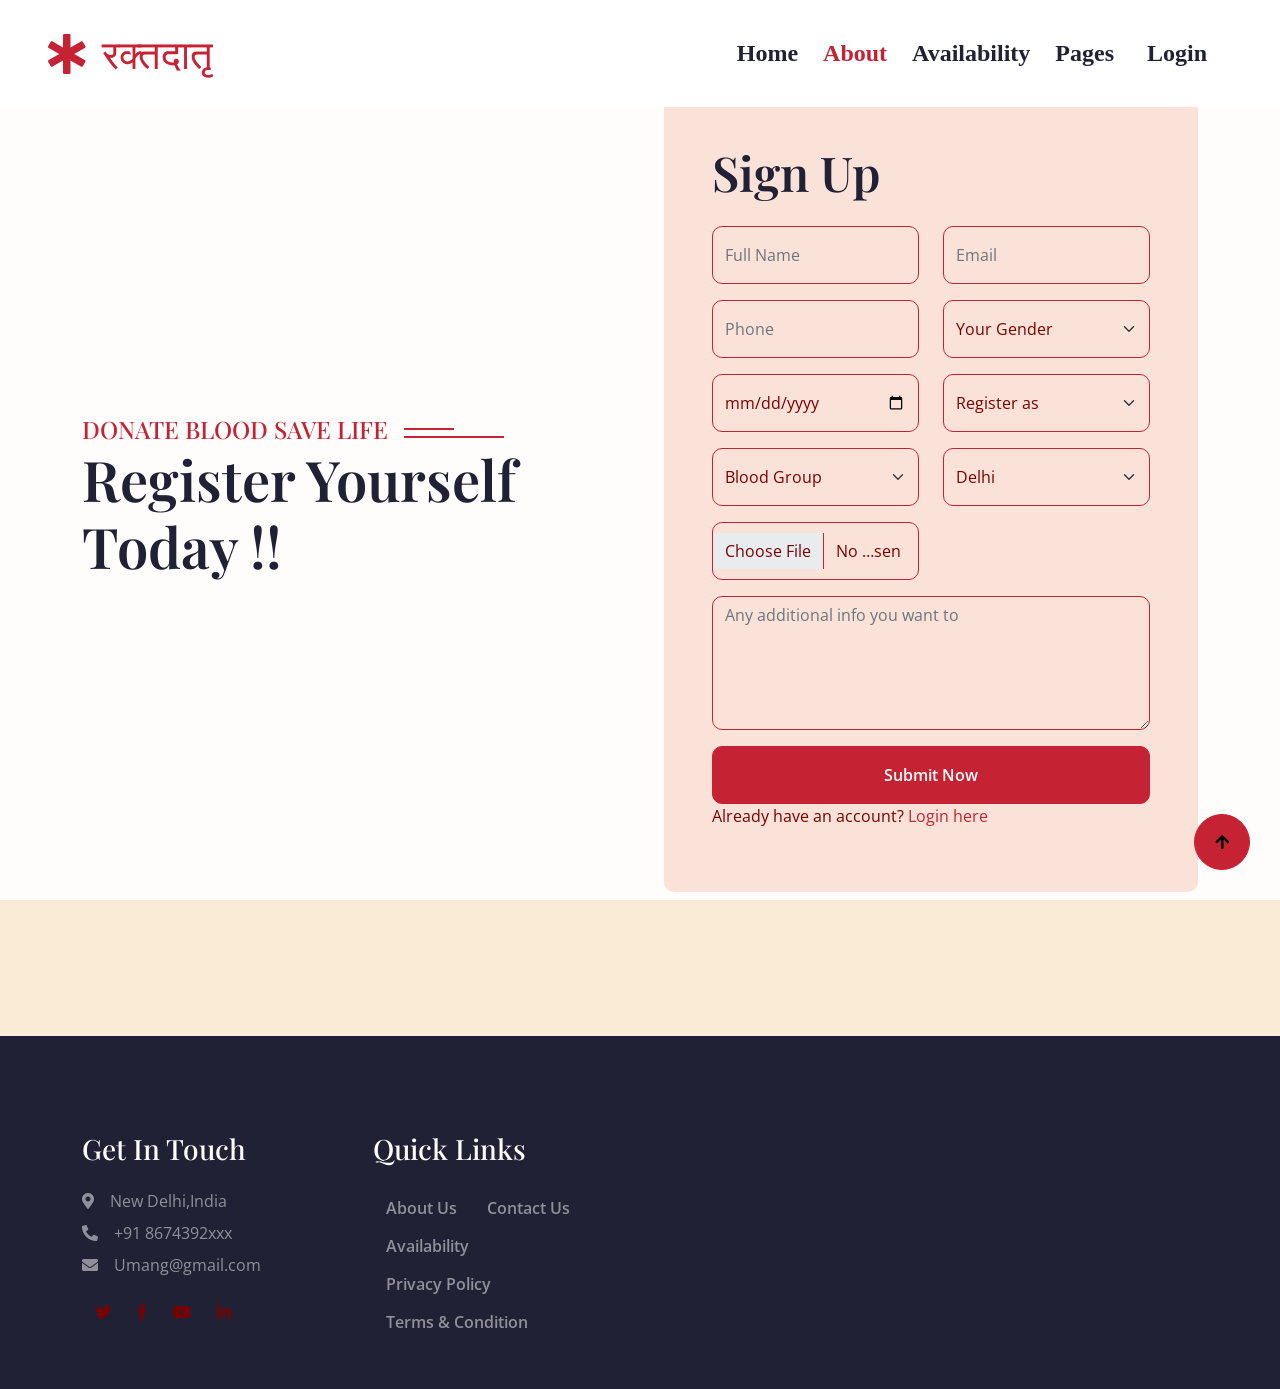
==== Hackhazards/signup.html @ c5be8fbf "Add frontend of website" ====
<!DOCTYPE html>
<html lang="en">

<head>
    <meta charset="utf-8">
    <title>रक्तदातृ:Empowering Timely Donations</title>
    <meta content="width=device-width, initial-scale=1.0" name="viewport">
    <meta content="" name="keywords">
    <meta content="" name="description">

    <!-- Google Web Fonts -->
    <link rel="preconnect" href="https://fonts.googleapis.com">
    <link rel="preconnect" href="https://fonts.gstatic.com" crossorigin>
    <link href="https://fonts.googleapis.com/css2?family=Open+Sans:wght@400;500;600&family=Playfair+Display:wght@400;500;600&display=swap" rel="stylesheet"> 

    <!-- Icon Font Stylesheet -->
    <link rel="stylesheet" href="https://use.fontawesome.com/releases/v5.15.4/css/all.css"/>
    <link href="https://cdn.jsdelivr.net/npm/bootstrap-icons@1.4.1/font/bootstrap-icons.css" rel="stylesheet">

    <!-- Libraries Stylesheet -->
    <link href="lib/animate/animate.min.css" rel="stylesheet">
    <link href="lib/owlcarousel/assets/owl.carousel.min.css" rel="stylesheet">


    <!-- Customized Bootstrap Stylesheet -->
    <link href="css/bootstrap.min.css" rel="stylesheet">

    <!-- Template Stylesheet -->
    <link href="css/style.css" rel="stylesheet">
    <link href="index.css" rel="stylesheet">
</head>

<body style="background-color: antiquewhite;">

    <!-- Spinner Start -->
    <div id="spinner" class="show bg-white position-fixed translate-middle w-100 vh-100 top-50 start-50 d-flex align-items-center justify-content-center">
        <div class="spinner-border text-primary" style="width: 3rem; height: 3rem;" role="status">
            <span class="sr-only">Loading...</span>
        </div>
    </div>
    <!-- Spinner End -->

     <!-- Navbar & Hero Start -->
     <div class="container-fluid position-relative ">
        <nav class="navbar navbar-expand-lg navbar-light bg-white px-4 px-lg-5 py-3 py-lg-0">
            <a href="index.html" class="navbar-brand p-0">
                <h1 class="text-primary m-0"><i class="fas fa-star-of-life me-3"></i>रक्तदातृ </h1>

            </a>
            <button class="navbar-toggler" type="button" data-bs-toggle="collapse" data-bs-target="#navbarCollapse">
                <span class="fa fa-bars"></span>
            </button>
            <div class="collapse navbar-collapse" id="navbarCollapse">
                <div class="navbar-nav ms-auto py-0">
                    <a href="index.html" class="nav-item nav-link">Home</a>
                    <a href="about.html" class="nav-item nav-link active">About</a>
                    <a href="service.html" class="nav-item nav-link">Availability</a>
                    <div class="nav-item dropdown">
                        <a href="#" class="nav-link dropdown-toggle" data-bs-toggle="dropdown">Pages</a>
                        <div class="dropdown-menu m-0">
                            <a href="appointment.html" class="dropdown-item">Login</a>
                            <a href="feature.html" class="dropdown-item">Perks</a>
                            <a href="blog.html" class="dropdown-item">Our Blog</a>
                        </div>
                    </div>
                    <a href="appointment.html" class="nav-item nav-link">Login</a>
                </div>
            </div>
        </nav>
    </div>
    <!-- Navbar End -->


    <!-- Sign Up Form -->
    <div class="container-fluid appointment py-5" style="background-color: antiquewhite; padding-top: 100px;">
        <div class="container py-5">
            <div class="row g-5 align-items-center">
                <div class="col-lg-6 wow fadeInLeft" data-wow-delay="0.2">
                    <div class="section-title text-start" style="padding-top: 30px;">
                        <h4 class="sub-title pe-3 mb-0">Donate blood save life</h4>
                        <h1 class="display-4 mb-4">Register Yourself Today !!</h1>
                    </div>
                </div>
                <div class="col-lg-6 wow fadeInRight" data-wow-delay="0.4s">
                    <div class="appointment-form rounded p-5">
                        <h1 class="display-5 mb-4">Sign Up</h1>
                        <form id="signup-form" action="#" method="post">
                            <div class="row gy-3 gx-4">
                                <div class="col-xl-6">
                                    <input type="text" class="form-control py-3 border-primary bg-transparent" id="name" placeholder="Full Name">
                                </div>
                                <div class="col-xl-6">
                                    <input type="email" class="form-control py-3 border-primary bg-transparent" id="email" placeholder="Email">
                                </div>
                                <div class="col-xl-6">
                                    <input type="phone" class="form-control py-3 border-primary bg-transparent" id="phone" placeholder="Phone">
                                </div>
                                <div class="col-xl-6">
                                    <select class="form-select py-3 border-primary bg-transparent" id="gender" aria-label="Gender">
                                        <option selected>Your Gender</option>
                                        <option value="Male">Male</option>
                                        <option value="Female">Female</option>
                                        <option value="Others">Others</option>
                                    </select>
                                </div>
                                <div class="col-xl-6">
                                    <input type="date" class="form-control py-3 border-primary bg-transparent" id="date">
                                </div>
                                <div class="col-xl-6">
                                    <select class="form-select py-3 border-primary bg-transparent" id="person" aria-label="Register As">
                                        <option selected>Register as</option>
                                        <option value="Donor">Donor</option>
                                        <option value="Patient">Patient</option>
                                    </select>
                                </div>
                                <div class="col-xl-6">
                                    <select class="form-select py-3 border-primary bg-transparent" id="bloodgrp" aria-label="Blood Group">
                                        <option selected>Blood Group</option>
                                        <option value="A+">A+</option>
                                        <option value="B+">B+</option>
                                        <option value="O+">O+</option>
                                        <option value="O-">O-</option>
                                        <option value="A-">A-</option>
                                        <option value="B-">B-</option>
                                        <option value="AB-">AB-</option>
                                        <option value="AB+">AB+</option>
                                    </select>
                                </div>
                                <div class="col-xl-6">
                                    <select class="form-select py-3 border-primary bg-transparent" id="location" aria-label="Location">
                                        <option value="Delhi">Delhi</option>
                                        <option value="Mumbai">Mumbai</option>
                                        <option value="Kolkata">Kolkata</option>
                                        <option value="Chennai">Chennai</option>
                                        <option value="Bangalore">Bangalore</option>
                                        <option value="Hyderabad">Hyderabad</option>
                                        <option value="Pune">Pune</option>
                                        <option value="Ahmedabad">Ahmedabad</option>
                                        <option value="Jaipur">Jaipur</option>
                                        <option value="Lucknow">Lucknow</option>
                                    </select>
                                </div>
                                <div class="col-xl-6">
                                    <div class="form-floating">
                                        <input type="file" class="form-control py-3 border-primary bg-transparent" id="medrec" placeholder="Medical Records">
                                    </div>
                                </div>
                                <div class="col-12">
                                    <textarea class="form-control border-primary bg-transparent" name="text" id="area-text" cols="30" rows="5" placeholder="Any additional info you want to" id="info"></textarea>
                                </div>
                                <div class="col-12">
                                    <button type="submit" class="btn btn-primary text-white w-100 py-3 px-5" id="submit">Submit Now</button>
                                </div>
                            </div>
                        </form>
                        <p>Already have an account? <a href="appointment.html">Login here</a></p>
                    </div>
                </div>
            </div>
        </div>
    </div>
    <!-- Sign Up Form End -->

    <!-- Back to Top -->
    <a href="#" class="btn btn-primary btn-lg-square back-to-top"><i class="fa fa-arrow-up"></i></a>

    <!-- Footer -->
<!--Footer start-->
<div class="container-fluid bg-dark text-white-50 footer pt-5 mt-5 wow fadeIn" data-wow-delay="0.1s">
    <div class="container py-5">
        <div class="row g-5">
            <div class="col-lg-3 col-md-6">
                <h3 class="text-white mb-4">Get In Touch</h3>
                <p class="mb-2"><i class="fa fa-map-marker-alt me-3"></i>New Delhi,India</p>
                <p class="mb-2"><i class="fa fa-phone-alt me-3"></i>+91 8674392xxx</p>
                <p class="mb-2"><i class="fa fa-envelope me-3"></i>Umang@gmail.com</p>
                <div class="d-flex pt-2">
                    <a class="btn btn-outline-light btn-social" href=""><i class="fab fa-twitter"></i></a>
                    <a class="btn btn-outline-light btn-social" href=""><i class="fab fa-facebook-f"></i></a>
                    <a class="btn btn-outline-light btn-social" href=""><i class="fab fa-youtube"></i></a>
                    <a class="btn btn-outline-light btn-social" href=""><i class="fab fa-linkedin-in"></i></a>
                </div>
            </div>
            <div class="col-lg-3 col-md-6">
                <h3 class="text-white mb-4">Quick Links</h3>
                <a class="btn btn-link text-white-50" href="about.html">About Us</a>
                <a class="btn btn-link text-white-50" href="contact.html">Contact Us</a>
                <a class="btn btn-link text-white-50" href="service.html">Availability</a>
                <a class="btn btn-link text-white-50" href="">Privacy Policy</a>
                <a class="btn btn-link text-white-50" href="">Terms & Condition</a>
            </div>

            </div>
            
            </div>
        </div>
    </div>
   <!--Footer End--> 

    <!-- JavaScript Libraries -->
    <script src="https://ajax.googleapis.com/ajax/libs/jquery/3.6.4/jquery.min.js"></script>
    <script src="https://cdn.jsdelivr.net/npm/bootstrap@5.0.0/dist/js/bootstrap.bundle.min.js"></script>
    <script src="lib/wow/wow.min.js"></script>
    <script src="lib/easing/easing.min.js"></script>
    <script src="lib/waypoints/waypoints.min.js"></script>
    <script src="lib/owlcarousel/owl.carousel.min.js"></script>

    <!-- Template Javascript -->
    <script src="js/main.js"></script>

</body>

</html>
---- Hackhazards/css/style.css ----
html,body{
    overflow-x: hidden;
}

body{
    background-color:c52233;
}
#spinner {
    opacity: 0;
    visibility: hidden;
    transition: opacity .5s ease-out, visibility 0s linear .5s;
    z-index: 99999;
}

#spinner.show {
    transition: opacity .5s ease-out, visibility 0s linear 0s;
    visibility: visible;
    opacity: 1;
}
/*** Spinner End ***/

.back-to-top {
    position: fixed;
    right: 30px;
    bottom: 30px;
    display: flex;
    width: 45px;
    height: 45px;
    align-items: center;
    justify-content: center;
    transition: 0.5s;
    z-index: 99;
}

/*** Button Start ***/
.btn {
    font-weight: 600;
    transition: .5s;
}

.btn-square {
    width: 32px;
    height: 32px;
}

.btn-sm-square {
    width: 34px;
    height: 34px;
}

.btn-md-square {
    width: 44px;
    height: 44px;
}

.btn-lg-square {
    width: 56px;
    height: 56px;
}

.btn-square,
.btn-sm-square,
.btn-md-square,
.btn-lg-square {
    padding: 0;
    display: flex;
    align-items: center;
    justify-content: center;
    font-weight: normal;
    border-radius: 50%;
}

.btn.btn-primary {
    box-shadow: inset 0 0 0 0 var(--bs-primary);
}

.btn.btn-primary:hover {
    box-shadow: inset 300px 0 0 0 var(--bs-light) !important;
    color: var(--bs-primary) !important;
}

.btn.btn-light {
    box-shadow: inset 0 0 0 0 var(--bs-primary);
}

.btn.btn-light:hover {
    box-shadow: inset 300px 0 0 0 var(--bs-primary);
    color: var(--bs-light) !important;
}

.btn-hover {
    transition: 0.5s;
}

.btn-hover:hover {
    color: var(--bs-secondary) !important;
}

/*** Section Title Start ***/
.section-title {
    max-width: 900px;
    text-align: center;
    margin: 0 auto;
}

.section-title .sub-style {
    position: relative;
    display: inline-block;
    text-transform: uppercase;
    color: var(--bs-primary);
}

.section-title .sub-style::before {
    content: "";
    width: 100px;
    position: absolute;
    top: 50%;
    left: 0;
    transform: translateY(-50%);
    margin-top: 8px;
    margin-left: -100px;
    border: 1px solid var(--bs-primary) !important;
}

.section-title .sub-style::after {
    content: "";
    width: 50px;
    position: absolute;
    top: 50%;
    left: 0;
    transform: translateY(-50%);
    margin-bottom: 5px;
    margin-left: -50px;
    border: 1px solid var(--bs-primary) !important;
}

.sub-title {
    position: relative;
    display: inline-block;
    text-transform: uppercase;
    color: var(--bs-primary);
}

.sub-title::before {
    content: "";
    width: 100px;
    position: absolute;
    top: 50%;
    right: 0;
    transform: translateY(-50%);
    margin-top: 8px;
    margin-right: -100px;
    border: 1px solid var(--bs-primary) !important;
}

.sub-title::after {
    content: "";
    width: 50px;
    position: absolute;
    top: 50%;
    right: 0;
    transform: translateY(-50%);
    margin-bottom: 8px;
    margin-right: -50px;
    border: 1px solid var(--bs-primary) !important;
    
}


/*** Topbar Start ***/
.fixed-top .container {
    transition: 0.5s;
}

.topbar {
    padding: 2px 10px 2px 20px;
    background: var(--bs-primary) !important;
}

.topbar a,
.topbar a i {
    transition: 0.5s;
}

.topbar a:hover,
.topbar a i:hover {
    color: var(--bs-secondary) !important;
}


@media (max-width: 576px) {
    .topbar {
        display: none;    
    }
}
/*** Topbar End ***/


/*** Navbar ***/



.navbar-light .navbar-nav .nav-link {
    font-family: Avantgarde;
    position: relative;
    margin-right: 25px;
    padding: 35px 0;
    color: var(--bs-dark) !important;
    font-size: 24px;    
    font-weight: 600;
    outline: none;
    transition: .5s;
}

.sticky-top.navbar-light .navbar-nav .nav-link {
    padding: 20px 0;
    color: var(--dark) !important;
}

.navbar-light .navbar-nav .nav-link:hover,
.navbar-light .navbar-nav .nav-link.active {
    color: var(--bs-primary) !important;
}

.navbar-light .navbar-brand img {
    max-height: 50px;
    transition: .5s;
}

.sticky-top.navbar-light .navbar-brand img {
    max-height: 45px;
}

.navbar .dropdown-toggle::after {
    border: none;
    content: "";
    font-family: "Font Awesome 5 Free";
    font-weight: 600;
    vertical-align: middle;
    margin-left: 8px;
}

@media (min-width: 1200px) {
    .navbar .nav-item .dropdown-menu {
        display: block;
        visibility: hidden;
        top: 100%;
        transform: rotateX(-75deg);
        transform-origin: 0% 0%;
        border: 0;
        border-radius: 10px;
        transition: .5s;
        opacity: 0;
    }
}

.dropdown .dropdown-menu a:hover {
    background: var(--bs-primary);
    color: var(--bs-white);
}

.navbar .nav-item:hover .dropdown-menu {
    transform: rotateX(0deg);
    visibility: visible;
    background: var(--bs-light) !important;
    transition: .5s;
    opacity: 1;
}

@media (max-width: 991.98px) {
    .sticky-top.navbar-light {
        position: relative;
        background: var(--bs-white);
    }

    .navbar.navbar-expand-lg .navbar-toggler {
        padding: 10px 20px;
        border: 1px solid var(--bs-primary);
        color: var(--bs-primary);
    }

    .navbar-light .navbar-collapse {
        margin-top: 15px;
        border-top: 1px solid white;
    }

    .navbar-light .navbar-nav .nav-link,
    .sticky-top.navbar-light .navbar-nav .nav-link {
        padding: 10px 0;
        margin-left: 0;
        /* color: var(--bs-dark) !important; */
    }

    .navbar-light .navbar-brand img {
        max-height: 45px;
    }
}

@media (min-width: 992px) {
    .navbar-light {
        position: absolute;
        width: 100%;
        top: 0;
        left: 0;
        border-bottom: 1px solid  rgba(255, 255, 255, .1);
        z-index: 999;
    }
    
    .sticky-top.navbar-light {
        position: fixed;
        background: var(--bs-light) !important;
    }

    .navbar-light .navbar-nav .nav-link::before {
        position: absolute;
        
        width: 0;
        height: 2px;
        bottom: -1px;
        left: 50%;
        background: var(--bs-primary);
        transition: .5s;
    }

    .navbar-light .navbar-nav .nav-link:hover::before,
    .navbar-light .navbar-nav .nav-link.active::before {
        width: calc(100% - 2px);
        left: 1px;
    }

    .navbar-light .navbar-nav .nav-link.nav-contact::before {
        display: none;
    }
}
/*** Carousel Hero Header Start ***/
.header-carousel {
    position: relative; 
}

.header-carousel .owl-nav .owl-prev {
    position: absolute;
    width: 70px;
    height: 70px;
    top: 50%;
    left: 20px;
    transform: translateY(-50%);
    border-radius: 50%;
    background: var(--bs-primary);
    color: var(--bs-white);
    font-size: 30px;
    display: flex;
    align-items: center;
    justify-content: center;
    transition: 0.5s;
}

.header-carousel .owl-nav .owl-next {
    position: absolute;
    width: 70px;
    height: 70px;
    top: 50%;
    right: 20px;
    transform: translateY(-50%);
    border-radius: 50%;
    background: var(--bs-primary);
    color: var(--bs-white);
    font-size: 30px;
    display: flex;
    align-items: center;
    justify-content: center;
    transition: 0.5s;
}

.header-carousel .owl-nav .owl-prev,
.header-carousel .owl-nav .owl-next {
    transition: 0.5s;
}

.header-carousel .owl-nav .owl-prev:hover,
.header-carousel .owl-nav .owl-next:hover {
    box-shadow: inset 150px 0 0 0 var(--bs-light) !important;
    color: var(--bs-primary) !important;
}

@media (max-width: 576px) {
    .header-carousel .owl-nav .owl-prev,
    .header-carousel .owl-nav .owl-next {
        top: 630px;
        transition: 0.5s;
    }

    .header-carousel .header-carousel-item .carousel-caption .carousel-caption-content {
        width: 95% !important;
    }
 
}

.header-carousel .header-carousel-item,
.header-carousel .header-carousel-item img {
    position: relative;
    width: 100%;
    height: 700px;
    margin-top: 95px;
    display: block;
    object-fit: cover;
    transition: 0.5s;

}

@media (max-width: 992px) {
    .header-carousel .header-carousel-item,
    .header-carousel .header-carousel-item img {
        margin-top: 0;
        transition: 0.5s;
    }

}

@media (min-width: 992px) {
    .header-carousel .owl-nav .owl-prev,
    .header-carousel .owl-nav .owl-next {
        margin-top: 50px;
    }
}

.header-carousel .header-carousel-item .carousel-caption {
    width: 100%;
    height: 100%;
    position: absolute;
    top: 0;
    left: 0;
    padding: 100px 0;
    display: flex;
    align-items: center;
    justify-content: center;
    background: rgba(0, 0, 0, .5);
}

.header-carousel .header-carousel-item .carousel-caption .carousel-caption-content {
    position: relative;
    width: 75%;
    
}
/*** Carousel Hero Header End ***/


/*** Single Page Hero Header Start ***/
.bg-breadcrumb {
    background: linear-gradient(rgba(0, 0, 0, 0.5), rgba(0, 0, 0, 0.5)), url(jpg);
    background-position: center center;
    background-repeat: no-repeat;
    background-size: cover;
    padding: 60px 60px 60px 0;
}

.bg-breadcrumb .breadcrumb-item a {
    color: var(--bs-white) !important;
}
/*** Single Page Hero Header End ***/



.service .service-item {
    box-shadow: 0 0 45px rgba(0, 0, 0, .2) ;
}

.service .service-item .service-img {
    position: relative;
    overflow: hidden;
    z-index: 1;
}

.service .service-item .service-img img {
    transition: 0.5s;
}

.service .service-item .service-img::before {
    width: 100%;
    height: 0;
    position: absolute;
    content: "";
    top: 0;
    left: 0;
    border-top-right-radius: 10px;
    border-top-left-radius: 10px;
    transition: 0.5s;
    z-index: 5;
    
}

.service .service-item:hover .service-img::before {
    height: 100%;
    background: rgba(21, 185, 217, .3);
}

.service .service-item .service-img:hover img {
    transform: scale(1.3);
}

.service .service-item .service-content {
    position: relative;
    z-index: 2;

}

.service .service-item .service-content::before {
    width: 100%;
    height: 8px;
    position: absolute;
    content: "";
    bottom: 0;
    left: 0;
    border-bottom-left-radius: 10px;
    border-bottom-right-radius: 10px;
    background: rgba(21, 185, 217, .5);
    transition: 0.5s;
    z-index: 3;
}

.service .service-item:hover .service-content::before {
    background: rgba(21, 185, 217, .5);
    height: 100%;
}

.service .service-item .service-content .service-content-inner {
    transition: 0.5s;
}


.service .service-item:hover .service-content .service-content-inner {
    position: relative;
    color: var(--bs-white) !important;
    z-index: 9;
}
.service .service-item:hover .service-content .service-content-inner h5 {
    color: var(--bs-secondary);
}

/*** Service End ***/


/*** About Start ***/
.about .about-img {
    position: relative;
    overflow: hidden;
    height: 100%;
    border-radius: 10px;
}

.about .about-img .about-img-inner {
    position: absolute;
    left: 0; 
    bottom: 0; 
    border: 10px solid; 
    border-color: var(--bs-white) var(--bs-white) var(--bs-white) var(--bs-white);
    border-radius: 50%;

}

.about .about-img .about-experience {
    position: absolute;
    top: 125px; 
    left: -125px; 
    transform: rotate(-90deg);
    background: transparent;
    color: var(--bs-primary);
    font-size: 20px;
    font-weight: 600;
    letter-spacing: 4px;
}

/*** About End ***/

/*** Feature Start ***/
.feature .feature-item {
    position: relative;
    display: flex;
    border: 1px solid var(--bs-primary);
    border-radius: 10px;
    background: var(--bs-light);
    transition: 0.5s;

}

.feature .feature-item::before {
    width: 0;
    height: 100%;
    content: "";
    position: absolute;
    top: 0;
    left: 0;
    border-radius: 10px;
    transition: 0.5s;
}

.feature .feature-item:hover::before {
    width: 100%;
    background: var(--bs-primary);
}

.feature .feature-item .feature-icon {
    display: inline-flex;
    border-radius: 10px;
    transition: 0.5s;
}

.feature .feature-item:hover .feature-icon {
    position: relative;
    z-index: 2;
}

.feature .feature-item:hover .feature-content {
    position: relative;
    color: var(--bs-white);
    z-index: 2;
}

.feature .feature-item:hover .feature-content h5 {
    color: var(--bs-dark);
}
/*** Feature End ***/


/*** Appointment Start ***/
.appointment {
    background: linear-gradient(rgba(255, 255, 255, 0.9), rgba(255, 255, 255, 0.9)), url(../img/carousel-2.jpg);
    background-position: center center;
    background-repeat: no-repeat;
    background-size: cover;
    background-attachment: fixed;
}

.appointment .appointment-form {
    background: rgba(239, 162, 134, 0.3);
}

.appointment .appointment-form .btn.btn-primary {
    box-shadow: inset 0 0 0 0 var(--bs-primary);
}

.appointment .appointment-form .btn.btn-primary:hover {
    box-shadow: inset 600px 0 0 0 var(--bs-light) !important;
    color: var(--bs-primary) !important;
}
/*** Youtube Video start ***/
.video {
    position: relative;
}

.video .btn-play {
    position: absolute;
    z-index: 3;
    top: 50%;
    left: 50%;
    transform: translate(-50%, -50%);
    box-sizing: content-box;
    display: block;
    width: 33px;
    height: 44px;
    border-radius: 50%;
    transition: 0.5s;
    

}

.video .btn-play:before {
    content: "";
    position: absolute;
    z-index: 0;
    left: 50%;
    top: 50%;
    transform: translate(-50%, -50%);
    display: block;
    width: 115px;
    height: 115px;
    background: var(--bs-primary);
    border-radius: 50%;
    animation: pulse-border 1500ms ease-out infinite;
    transition: 0.5s;
}

.video .btn-play:after {
    content: "";
    position: absolute;
    z-index: 1;
    left: 50%;
    top: 50%;
    transform: translate(-50%, -50%);
    display: block;
    width: 100px;
    height: 100px;
    background: var(--bs-secondary);
    border-radius: 50%;
    transition: all 300ms;
}

.video .btn-play span {
    display: block;
    position: relative;
    z-index: 3;
    width: 0;
    height: 0;
    border-left: 33px solid var(--bs-white);
    border-top: 22px solid transparent;
    border-bottom: 22px solid transparent;
    margin-left: 5px;
}

@keyframes pulse-border {
    0% {
        transform: translateX(-50%) translateY(-50%) translateZ(0) scale(1);
        opacity: 1;
    }

    100% {
        transform: translateX(-50%) translateY(-50%) translateZ(0) scale(1.5);
        opacity: 0;
    }
}

#videoModal {
    z-index: 99999;
}

#videoModal .modal-dialog {
    position: relative;
    max-width: 800px;
    margin: 60px auto 0 auto;
}

#videoModal .modal-body {
    position: relative;
    padding: 0px;
}

#videoModal .close {
    position: absolute;
    width: 30px;
    height: 30px;
    right: 0px;
    top: -30px;
    z-index: 999;
    font-size: 30px;
    font-weight: normal;
    color: c52233;
    background: #000000;
    opacity: 1;
}
/*** Youtube Video End ***/
/*** Appointment End ***/


/*** Team Start ***/
.team .team-item .team-img {
    position: relative;
    overflow: hidden;
}

.team .team-item .team-img::before {
    position: absolute;
    content: "";
    width: 100%;
    height: 100%;
    top: 0;
    left: 0;
    border-top-right-radius: 10px;
    border-top-left-radius: 10px;
    transition: 0.5s;
}

.team .team-item .team-img .team-icon {
    position: absolute;
    bottom: -125px;
    left: 50%;
    transform: translateX(-50%);
    transition: 0.5s;
}

.team .team-item .team-img:hover .team-icon {
    margin-bottom: 145px;
}

.team .team-item:hover .team-img::before {
    background: rgba(21, 185, 217, .3);
}

.team .team-item .team-content {
    color: var(--bs-primary);
    transition: 0.5s;
}

.team .team-item .team-content h5 {
    color: var(--bs-secondary);
    transition: 0.5s;
}

.team .team-item:hover .team-content h5 {
    color: var(--bs-dark);
}

.team .team-item:hover .team-content {
    background: var(--bs-primary);
    color: var(--bs-white);
}
/*** Team End ***/


/*** testimonial Start ***/
.testimonial {
    background: linear-gradient(rgba(21, 185, 217, 0.9), rgba(21, 185, 217, 0.9)), url(../img/carousel-1.jpg);
    background-position: center center;
    background-repeat: no-repeat;
    background-size: cover;
    background-attachment: fixed;
}

.testimonial .testimonial-item .testimonial-inner {
    display: flex;
    flex-direction: column;
    align-items: center;
    text-align: center;
    border-radius: 10px;
    background: transparent;
}

.testimonial .testimonial-item .testimonial-inner .testimonial-inner-img {
    width: 100px;
    height: 100px;
    border-radius: 50%;
    border: 5px solid var(--bs-white);
}

.testimonial .testimonial-carousel.owl-carousel {
    position: relative;
}

.testimonial .testimonial-carousel .owl-nav .owl-prev {
    position: absolute;
    top: 50%;
    left: -20px;
    transform: translateY(-50%);
    width: 60px;
    height: 60px;
    border-radius: 50%;
    display: flex;
    align-items: center;
    justify-content: center;
    font-size: 20px;
    background: var(--bs-light);
    color: var(--bs-primary);
    transition: 0.5s;
}

.testimonial .testimonial-carousel .owl-nav .owl-next {
    position: absolute;
    top: 50%;
    right: -20px;
    transform: translateY(-50%);
    width: 60px;
    height: 60px;
    border-radius: 50%;
    display: flex;
    align-items: center;
    justify-content: center;
    font-size: 20px;
    background: var(--bs-light);
    color: var(--bs-primary);
    transition: 0.5s;
}


.testimonial .testimonial-carousel .owl-nav .owl-prev:hover,
.testimonial .testimonial-carousel .owl-nav .owl-next:hover {
    box-shadow: inset 100px 0 0 0 var(--bs-primary) !important;
    color: var(--bs-white) !important;
}


@media (max-width: 900px) {
    .testimonial .testimonial-carousel .owl-nav .owl-prev {
        margin-top: -190px;
        margin-left: 40px;
    }

    .testimonial .testimonial-carousel .owl-nav .owl-next {
        margin-top: -190px;
        margin-right: 40px;
    }
    
}

.testimonial-carousel .owl-dots {
    display: flex;
    justify-content: center;
    margin-top: 20px;
}

.testimonial-carousel .owl-dots .owl-dot {
    width: 20px;
    height: 20px;
    border-radius: 50%;
    margin-right: 15px;
    border: 1px solid var(--bs-white);
    background: transparent;
    transition: 0.5s;
}

.testimonial-carousel .owl-dots .owl-dot.active {
    width: 20px;
    height: 20px;
    background: var(--bs-secondary) !important;
}

.testimonial-carousel .owl-dots .owl-dot span {
    position: relative;
    margin-top: 50%;
    margin-left: 50%;
    transform: translate(-50%, -50%);
    display: flex;
    align-items: center;
    justify-content: center;
}

.testimonial-carousel .owl-dots .owl-dot span::after {
    content: "";
    position: absolute;
    top: 50%;
    right: 1px;
    transform: translateY(-50%);
    width: 8px;
    height: 8px;
    border-radius: 8px;
    display: flex;
    align-items: center;
    justify-content: center;
    text-align: center;
    background: var(--bs-white);
}

.testimonial .testimonial-carousel .testimonial-item .testimonial-inner p.fs-7 {
    transition: 0.5s;
}

@media (min-width: 900px) {
    .testimonial .testimonial-carousel .testimonial-item .testimonial-inner p.fs-7 {
        font-size: 20px;
    }
}


/* Testimonial Section Title Start */
.testimonial .section-title {
    max-width: 900px;
    text-align: center;
    margin: 0 auto;
}

.testimonial .section-title .sub-style {
    position: relative;
    display: inline-block;
    text-transform: uppercase;
    color: var(--bs-primary);
}

.testimonial .section-title .sub-style::before {
    content: "";
    width: 100px;
    position: absolute;
    top: 50%;
    left: 0;
    transform: translateY(-50%);
    margin-top: 8px;
    margin-left: -100px;
    border: 1px solid var(--bs-white) !important;
}

.testimonial .section-title .sub-style::after {
    content: "";
    width: 50px;
    position: absolute;
    top: 50%;
    left: 0;
    transform: translateY(-50%);
    margin-bottom: 5px;
    margin-left: -50px;
    border: 1px solid var(--bs-white) !important;
}

.testimonial .section-title .sub-title {
    position: relative;
    display: inline-block;
    text-transform: uppercase;
    color: var(--bs-primary);
}

.testimonial .section-title .sub-title::before {
    content: "";
    width: 100px;
    position: absolute;
    top: 50%;
    right: 0;
    transform: translateY(-50%);
    margin-top: 8px;
    margin-right: -100px;
    border: 1px solid var(--bs-white) !important;
}

.testimonial .section-title .sub-title::after {
    content: "";
    width: 50px;
    position: absolute;
    top: 50%;
    right: 0;
    transform: translateY(-50%);
    margin-bottom: 8px;
    margin-right: -50px;
    border: 1px solid var(--bs-white) !important;
}
/*** Testimonial End ***/


/*** Blog Start ***/
.blog .blog-item .blog-img {
    position: relative;
    overflow: hidden;
    border-top-right-radius: 10px;
    border-top-left-radius: 10px;
}

.blog .blog-item .blog-img::after {
    content: "";
    position: absolute;
    top: 0;
    left: 0;
    width: 100%;
    height: 100%;
    border-top-right-radius: 10px;
    border-top-left-radius: 10px;
    transition: 0.5s;
}

.blog .blog-item .blog-img img {
    transition: 0.5s;
}

.blog .blog-item .blog-img:hover img {
    transform: scale(1.3);
}

.blog .blog-item:hover .blog-img::after {
    background: rgba(21, 185, 217, .5);
}

.blog .blog-item .blog-centent {
    background: var(--bs-light);
    border: 1px solid var(--bs-primary);
    border-top: 0;
    border-bottom-left-radius: 10px;
    border-bottom-right-radius: 10px;
}
/*** Blog End ***/


/*** Contact Start ***/
.contact {
    background-color: #DDDDDD;
    background-position: center center;
    background-repeat: no-repeat;
    background-size: cover;
    background-attachment: fixed;
}


.contact .contact-form .btn.btn-light {
    box-shadow: inset 0 0 0 0 var(--bs-primary);
}

.contact .contact-form .btn.btn-light:hover {
    box-shadow: inset 600px 0 0 0 var(--bs-primary) !important;
    color: var(--bs-white) !important;
}

.contact .contact-form .form-floating input,
.contact .contact-form .form-floating textarea,
.contact .contact-form .form-floating label {
    color: var(--bs-light);
}



/* Testimonial Section Title Start */
.contact .section-title {
    max-width: 900px;
    text-align: center;
    margin: 0 auto;
}

.contact .section-title .sub-style {
    position: relative;
    display: inline-block;
    text-transform: uppercase;
    color: var(--bs-primary);
}

.contact .section-title .sub-style::before {
    content: "";
    width: 100px;
    position: absolute;
    top: 50%;
    left: 0;
    transform: translateY(-50%);
    margin-top: 8px;
    margin-left: -100px;
    border: 1px solid var(--bs-white) !important;
}

.contact .section-title .sub-style::after {
    content: "";
    width: 50px;
    position: absolute;
    top: 50%;
    left: 0;
    transform: translateY(-50%);
    margin-bottom: 5px;
    margin-left: -50px;
    border: 1px solid var(--bs-white) !important;
}

.contact .section-title .sub-title {
    position: relative;
    display: inline-block;
    text-transform: uppercase;
    color: var(--bs-primary);
}

.contact .section-title .sub-title::before {
    content: "";
    width: 100px;
    position: absolute;
    top: 50%;
    right: 0;
    transform: translateY(-50%);
    margin-top: 8px;
    margin-right: -100px;
    border: 1px solid var(--bs-white) !important;
}

.contact .section-title .sub-title::after {
    content: "";
    width: 50px;
    position: absolute;
    top: 50%;
    right: 0;
    transform: translateY(-50%);
    margin-bottom: 8px;
    margin-right: -50px;
    border: 1px solid var(--bs-white) !important;
}
/*** Contact End ***/


/*** Footer Start ***/
/* .footer {
    background: linear-gradient(rgba(0, 0, 0, 0.9), rgba(0, 0, 0, 0.9)), url(../img/carousel-2.jpg);
    background-position: center center;
    background-repeat: no-repeat;
    background-size: cover;
}
.footer .footer-item a {
    line-height: 35px;
    color: var(--bs-body);
    transition: 0.5s;
}

.footer .footer-item p {
    line-height: 35px;
}

.footer .footer-item a:hover {
    letter-spacing: 2px;
    color: var(--bs-primary);
} */

/*** Footer End ***/

/*** copyright Start ***/
.copyright {
    background: var(--bs-dark) !important;
}
/*** copyright end ***/
---- Hackhazards/index.css ----
@import url("https://fonts.googleapis.com/css2?family=Fredoka+One&display=swap");
@import url("https://fonts.googleapis.com/css2?family=Neuton:ital@1&display=swap");
@import url("https://fonts.googleapis.com/css2?family=Patrick+Hand+SC&display=swap");
@import url("https://fonts.googleapis.com/css2?family=Alegreya+Sans+SC:wght@300&display=swap");
@import url("https://fonts.googleapis.com/css2?family=NTR&display=swap");
@import url("https://fonts.googleapis.com/css2?family=Raleway&display=swap");

* {
  margin: 0px;
}
.preloader {
  align-items: center;
  background: rgb(0, 0, 0);
  display: flex;
  height: 100vh;
  justify-content: center;
  left: 0;
  position: fixed;
  top: 0;
  transition: opacity 0.3s linear;
  width: 100%;
  z-index: 9999;
  pointer-events: none;
}

#homevideo {
  height: auto;
  width: auto ;
  align-items: center;
  justify-content: center;
  transition: 0.7s;
}

header {
  overflow: hidden;
  height: 100vh;
  width: 100%;
  background-size: cover;
  position: relative;
  background-attachment: fixed;
}

#logo {
  position: absolute;
  top: 9%;
  left: 5%;
  transform: translate(-50%, -50%);
  text-align: center;
  font-family: "Neuton", serif;
  line-height: 30px;
  margin-bottom: 10px;
}

#logo > a > img {
  width: 70%;
}

#nav {
  width: 90%;
  color: black;
  position: absolute;
  top: 10%;
  left: 50%;
  transform: translate(-50%, -50%);
  text-align: center;
  font-family: "Neuton", serif;
  line-height: 50px;
}

#nav img {
  width: 150px;
  padding-left: 20px;
  padding-top: 10px;
  top: 0%;
}

#nav .header-list {
  flex: 1;
  text-align: right;
}

.header-list ul li {
  list-style: none;
  display: inline-block;
  padding: 8px 15px;
  position: relative;
}

.header-list ul li a {
  color: black;
  font-size: 24px;
  text-decoration: none;
  font-family: "Fredoka One", cursive;
}

.header-list ul li::after {
  content: "";
  height: 2px;
  background: #cd5c5c;
  display: block;
  margin: auto;
  transition: 0.5s;
  width: 0%;
}

.header-list ul li:hover::after {
  width: 100%;
}

.text-box {
  width: 80%;
  color: black;
  position: absolute;
  top: 55%;
  left: 21%;
  transform: translate(-50%, -50%);
  text-align: center;
  font-family: "Neuton", serif;
  line-height: 50px;
}

.text-box h1 {
  font-size: 70px;
  font-family: "Neuton", serif;
  letter-spacing: 8px;
}

.text-box p {
  margin: 10px 0 40px;
  font-size: 26px;
  color: black;
}

.hero-btn {
  border-radius: 5px;
  display: inline-block;
  text-decoration: none;
  color: black;
  /* border: 2px solid black; */
  /* border-radius: 5px 20px 5px; */
  padding: 12px 30px;
  font-size: 35px;
  background: transparent;
  position: relative;
  cursor: pointer;
  width: 50%;
  letter-spacing: 3px;
  height: 8vh;
  font-family: "Patrick Hand SC", cursive;
}

.hero-btn:hover {
  /* border: 1px solid #cd5c5c; */
  background: #cd5c5c;
  transition: 1s;
  font-weight: 300;
}

#nav .fa {
  display: none;
}

@media only screen and (max-width: 800px) {
  #logo {
    visibility: collapse;
  }
  #homevideo {
    height: auto;
    width: 100%;
  }
  .text-box {
    height: auto;
    width: 50%;
    left: 50%;
    top: 62%;
  }
  .text-box h1 {
    font-size: 200%;
    padding-top: 32px;
  }
  .text-box p {
    font-size: 90%;
  }
  .hero-btn {
    border-radius: 5px;
    /* border: 2px solid black;
    border-radius: 5px 20px 5px; */
    padding: 12px 30px;
    font-size: 200%;
    background: transparent;
    position: relative;
    cursor: pointer;
    width: 20vh;
    letter-spacing: 3px;
    height: 8vh;
  }

  .header-list ul li {
    display: block;
  }

  .header-list {
    position: absolute;
    background: #fa8072;
    height: 100vh;
    width: 200px;
    top: 0;
    right: -210px;
    text-align: left;
    z-index: 2;
    transition: 1s;
  }

  #nav .fa {
    display: block;
    color: #fff;
    float: right;
    margin: 10px;
    font-size: 22px;
    cursor: pointer;
    padding-bottom: 20px;
  }

  .header-list ul {
    padding: 30px;
  }
}
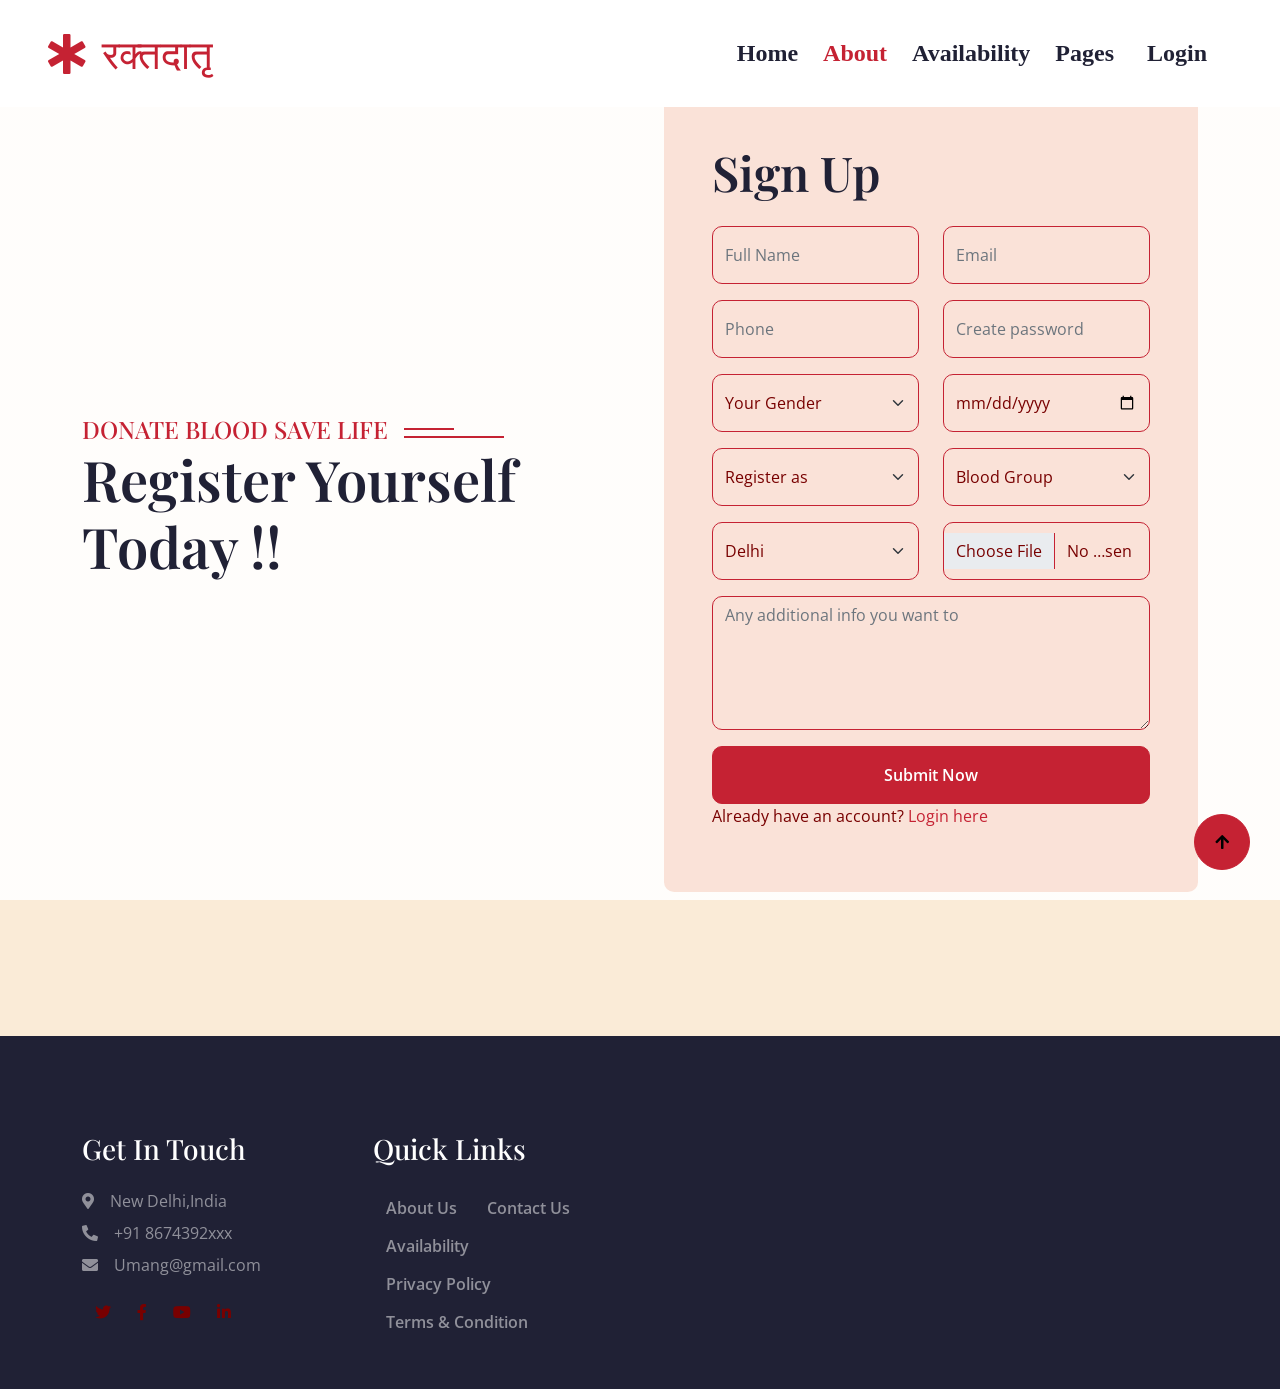
==== commit 65204b1b: "Add Signup.html" ====
--- a/Hackhazards/signup.html
+++ b/Hackhazards/signup.html
@@ -96,6 +96,9 @@
                                     <input type="phone" class="form-control py-3 border-primary bg-transparent" id="phone" placeholder="Phone">
                                 </div>
                                 <div class="col-xl-6">
+                                    <input type="password" class="form-control py-3 border-primary bg-transparent" id="password" placeholder="Create password">
+                                </div>
+                                <div class="col-xl-6">
                                     <select class="form-select py-3 border-primary bg-transparent" id="gender" aria-label="Gender">
                                         <option selected>Your Gender</option>
                                         <option value="Male">Male</option>
@@ -165,37 +168,36 @@
     <a href="#" class="btn btn-primary btn-lg-square back-to-top"><i class="fa fa-arrow-up"></i></a>
 
     <!-- Footer -->
-<!--Footer start-->
-<div class="container-fluid bg-dark text-white-50 footer pt-5 mt-5 wow fadeIn" data-wow-delay="0.1s">
-    <div class="container py-5">
-        <div class="row g-5">
-            <div class="col-lg-3 col-md-6">
-                <h3 class="text-white mb-4">Get In Touch</h3>
-                <p class="mb-2"><i class="fa fa-map-marker-alt me-3"></i>New Delhi,India</p>
-                <p class="mb-2"><i class="fa fa-phone-alt me-3"></i>+91 8674392xxx</p>
-                <p class="mb-2"><i class="fa fa-envelope me-3"></i>Umang@gmail.com</p>
-                <div class="d-flex pt-2">
-                    <a class="btn btn-outline-light btn-social" href=""><i class="fab fa-twitter"></i></a>
-                    <a class="btn btn-outline-light btn-social" href=""><i class="fab fa-facebook-f"></i></a>
-                    <a class="btn btn-outline-light btn-social" href=""><i class="fab fa-youtube"></i></a>
-                    <a class="btn btn-outline-light btn-social" href=""><i class="fab fa-linkedin-in"></i></a>
-                </div>
+    <!--Footer start-->
+    <div class="container-fluid bg-dark text-white-50 footer pt-5 mt-5 wow fadeIn" data-wow-delay="0.1s">
+        <div class="container py-5">
+            <div class="row g-5">
+                <div class="col-lg-3 col-md-6">
+                    <h3 class="text-white mb-4">Get In Touch</h3>
+                    <p class="mb-2"><i class="fa fa-map-marker-alt me-3"></i>New Delhi,India</p>
+                    <p class="mb-2"><i class="fa fa-phone-alt me-3"></i>+91 8674392xxx</p>
+                    <p class="mb-2"><i class="fa fa-envelope me-3"></i>Umang@gmail.com</p>
+                    <div class="d-flex pt-2">
+                        <a class="btn btn-outline-light btn-social" href=""><i class="fab fa-twitter"></i></a>
+                        <a class="btn btn-outline-light btn-social" href=""><i class="fab fa-facebook-f"></i></a>
+                        <a class="btn btn-outline-light btn-social" href=""><i class="fab fa-youtube"></i></a>
+                        <a class="btn btn-outline-light btn-social" href=""><i class="fab fa-linkedin-in"></i></a>
+                    </div>
+                </div>
+                <div class="col-lg-3 col-md-6">
+                    <h3 class="text-white mb-4">Quick Links</h3>
+                    <a class="btn btn-link text-white-50" href="about.html">About Us</a>
+                    <a class="btn btn-link text-white-50" href="contact.html">Contact Us</a>
+                    <a class="btn btn-link text-white-50" href="service.html">Availability</a>
+                    <a class="btn btn-link text-white-50" href="">Privacy Policy</a>
+                    <a class="btn btn-link text-white-50" href="">Terms & Condition</a>
+                </div>
+
             </div>
-            <div class="col-lg-3 col-md-6">
-                <h3 class="text-white mb-4">Quick Links</h3>
-                <a class="btn btn-link text-white-50" href="about.html">About Us</a>
-                <a class="btn btn-link text-white-50" href="contact.html">Contact Us</a>
-                <a class="btn btn-link text-white-50" href="service.html">Availability</a>
-                <a class="btn btn-link text-white-50" href="">Privacy Policy</a>
-                <a class="btn btn-link text-white-50" href="">Terms & Condition</a>
-            </div>
-
-            </div>
-            
-            </div>
+
         </div>
     </div>
-   <!--Footer End--> 
+    <!--Footer End--> 
 
     <!-- JavaScript Libraries -->
     <script src="https://ajax.googleapis.com/ajax/libs/jquery/3.6.4/jquery.min.js"></script>
